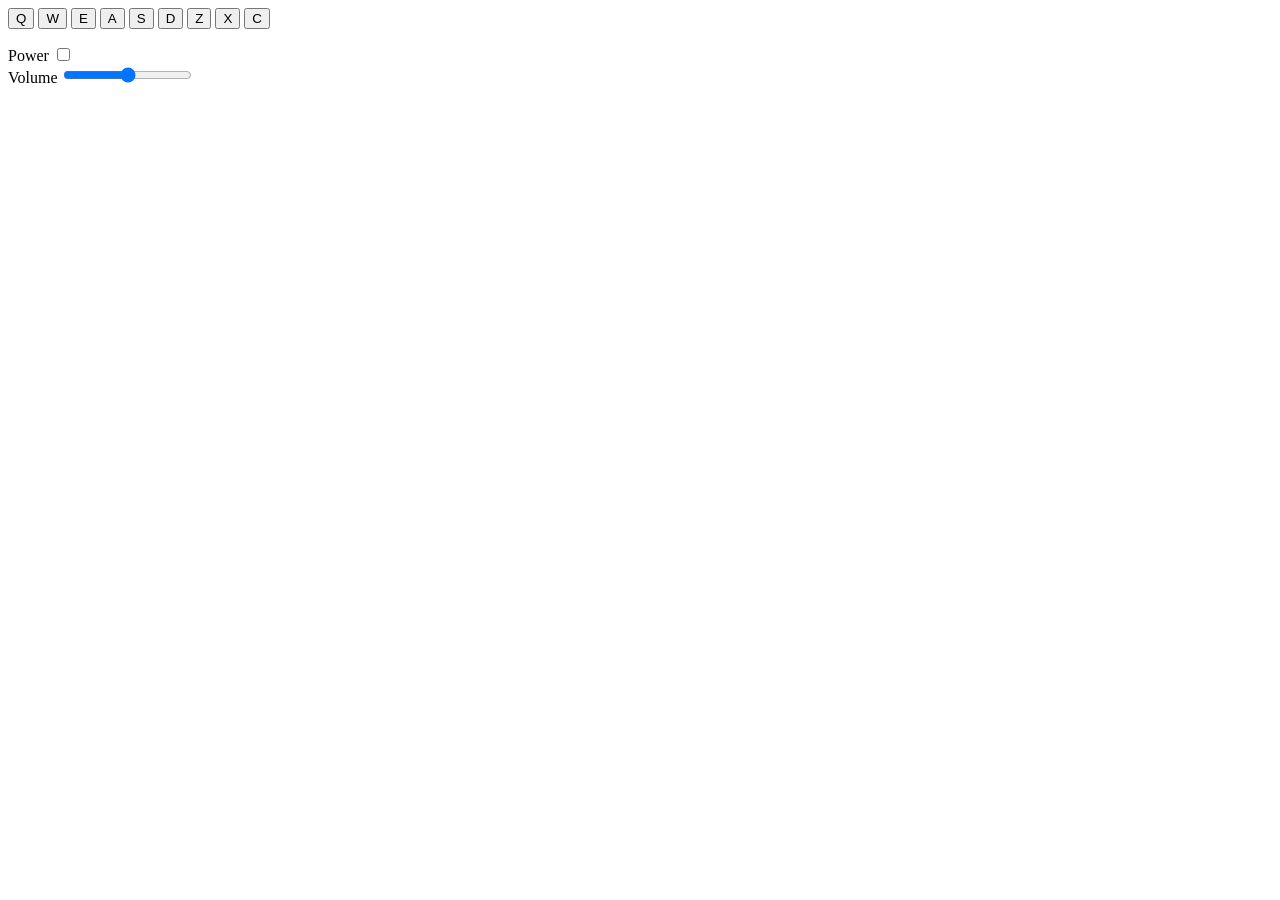
==== freecodecamp/drum-machine-(certification-project)/index.html @ 69e73f75 "Create index.html for drum machine project Initial implementation of the drum machine layout with bu" ====
<!doctype html>
<html lang="en">
  <head>
    <meta charset="utf-8" />
    <title>Drum Machine</title>
    <link rel="stylesheet" href="styles.css">
  </head>
  <body>
    <div id="drum-machine">
      <div id="pad-bank">
        <button class="drum-pad" id="heater-1" type="button">
          Q
          <audio class="clip" id="Q" src="https://cdn.freecodecamp.org/curriculum/drum/Heater-1.mp3"></audio>
        </button>
        <button class="drum-pad" id="heater-2" type="button">
          W
          <audio class="clip" id="W" src="https://cdn.freecodecamp.org/curriculum/drum/Heater-2.mp3"></audio>
        </button>
        <button class="drum-pad" id="heater-3" type="button">
          E
          <audio class="clip" id="E" src="https://cdn.freecodecamp.org/curriculum/drum/Heater-3.mp3"></audio>
        </button>
        <button class="drum-pad" id="heater-4" type="button">
          A
          <audio class="clip" id="A" src="https://cdn.freecodecamp.org/curriculum/drum/Heater-4_1.mp3"></audio>
        </button>
        <button class="drum-pad" id="clap" type="button">
          S
          <audio class="clip" id="S" src="https://cdn.freecodecamp.org/curriculum/drum/Heater-6.mp3"></audio>
        </button>
        <button class="drum-pad" id="open-hh" type="button">
          D
          <audio class="clip" id="D" src="https://cdn.freecodecamp.org/curriculum/drum/Dsc_Oh.mp3"></audio>
        </button>
        <button class="drum-pad" id="kick-n-hat" type="button">
          Z
          <audio class="clip" id="Z" src="https://cdn.freecodecamp.org/curriculum/drum/Kick_n_Hat.mp3"></audio>
        </button>
        <button class="drum-pad" id="kick" type="button">
          X
          <audio class="clip" id="X" src="https://cdn.freecodecamp.org/curriculum/drum/RP4_KICK_1.mp3"></audio>
        </button>
        <button class="drum-pad" id="closed-hh" type="button">
          C
          <audio class="clip" id="C" src="https://cdn.freecodecamp.org/curriculum/drum/Cev_H2.mp3"></audio>
        </button>
      </div>
      <p id="display"></p>
      <div class="power">
        <span>Power</span>
        <label class="switch">
          <input type="checkbox" id="power">
          <span class="slider"><span>
        </label>
      </div>
      <div class="volume-control">
        <span>Volume</span>
        <label for="volume">
          <input id="volume" type="range" min="0" max="100" value="50">
        </label>
      </div>
    </div>
    <script src="script.js"></script>
  </body>
</html>
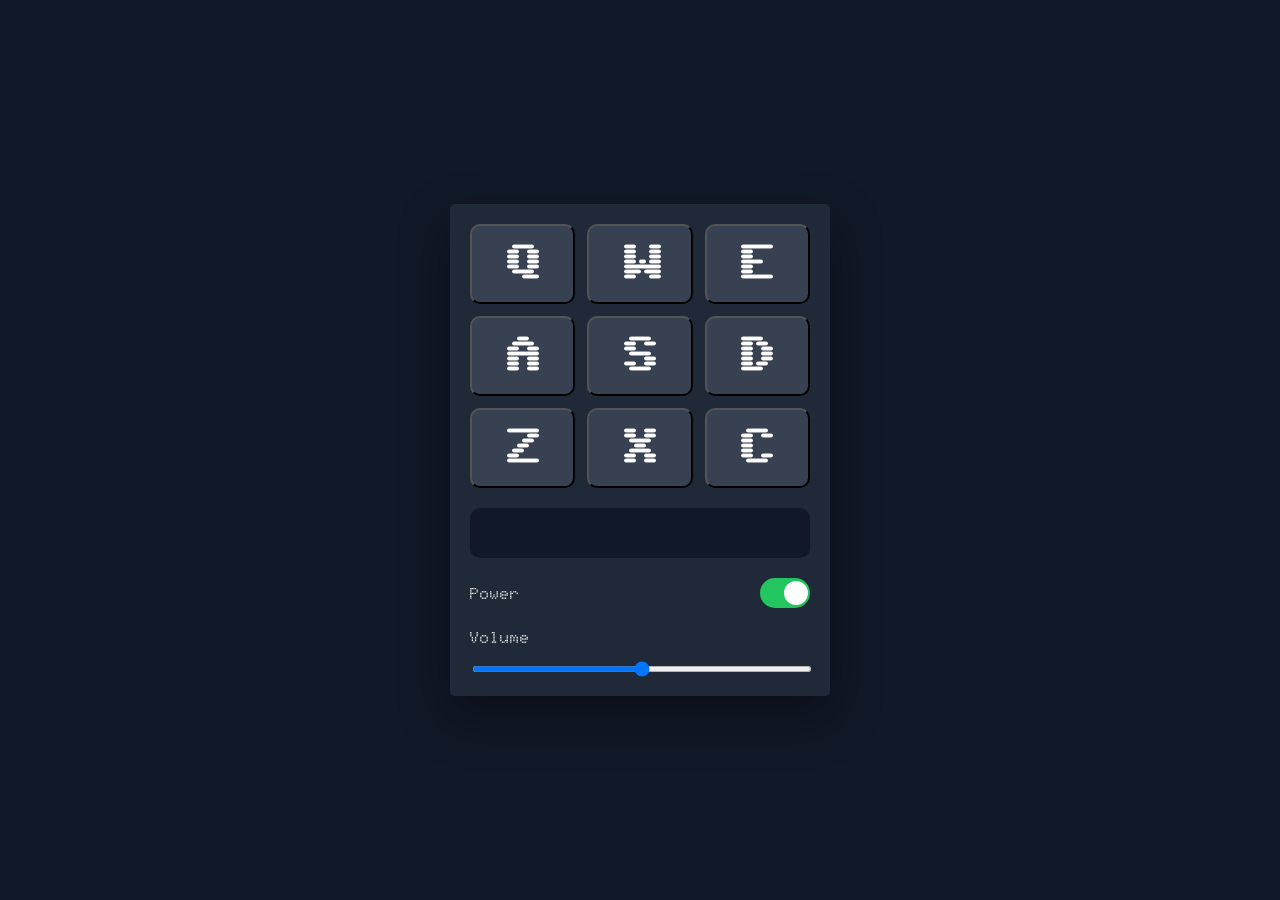
==== commit 9b5bfd9a: "Set power checkbox to checked by default" ====
--- a/freecodecamp/drum-machine-(certification-project)/index.html
+++ b/freecodecamp/drum-machine-(certification-project)/index.html
@@ -49,7 +49,7 @@
       <div class="power">
         <span>Power</span>
         <label class="switch">
-          <input type="checkbox" id="power">
+          <input type="checkbox" id="power" checked>
           <span class="slider"><span>
         </label>
       </div>
--- a/freecodecamp/drum-machine-(certification-project)/styles.css
+++ b/freecodecamp/drum-machine-(certification-project)/styles.css
@@ -0,0 +1,164 @@
+@import url('https://fonts.googleapis.com/css2?family=Adamina&family=Doto:wght@100..900&family=Geist+Pixel&family=Inter+Tight:ital,wght@0,100..900;1,100..900&family=Playfair:ital,opsz,wght@0,5..1200,300..900;1,5..1200,300..900&family=Sixtyfour&display=swap');
+
+* {
+  box-sizing: border-box;
+}
+
+body {
+  margin: 0;
+  min-height: 100vh;
+
+  display: flex;
+  justify-content: center;
+  align-items: center;
+
+  background: #111827;
+  font-family: "Doto";
+}
+
+#drum-machine {
+  width: 380px;
+  padding: 20px;
+
+  background: #1f2937;
+  border-radius: 5px;
+
+  box-shadow: 0 20px 50px rgba(0, 0, 0, 0.4);
+}
+
+#pad-bank {
+  display: grid;
+  grid-template-columns: repeat(3, 1fr);
+  gap: 12px;
+}
+
+.drum-pad {
+  height: 80px;
+  border-radius: 10px;
+
+  background: #374151;
+  color: white;
+  
+  font-family: "Sixtyfour";
+  font-size: 40px;
+  font-weight: bold;
+
+  cursor: pointer;
+  transition: 0.15s;
+}
+
+.drum-pad:hover {
+  background: #4b5563;
+}
+
+.drum-pad:active {
+  background: #f59e0b;
+  transform: scale(0.95);
+}
+
+.drum-pad.active {
+  background: #f59e0b;
+  transform: scale(0.95);
+}
+
+#display {
+  min-height: 50px;
+
+  margin-top: 20px;
+
+  display: flex;
+  justify-content: center;
+  align-items: center;
+
+  background: #111827;
+
+  border-radius: 10px;
+
+  font-weight: bold;
+  font-size: 20px;
+  color: white;
+}
+
+.power {
+  margin-top: 20px;
+
+  display: flex;
+  justify-content: space-between;
+  align-items: center;
+
+  color: white;
+  font-weight: bold;
+}
+
+.switch {
+  position: relative;
+  
+  display: inline-block;
+
+  width: 50px;
+  height: 30px;
+}
+
+.switch input {
+  opacity: 0;
+
+  width: 0;
+  height: 0;
+}
+
+.slider {
+  position: absolute;
+
+  inset: 0;
+
+  background: #4b5563;
+
+  border-radius: 30px;
+
+  cursor: pointer;
+}
+
+.slider::before {
+  content: "";
+
+  position: absolute;
+
+  width: 24px;
+  height: 24px;
+
+  left: 3px;
+  top: 3px;
+
+  background: white;
+
+  border-radius: 50%;
+
+  transition: 0.2s;
+}
+
+.switch input:checked + .slider {
+  background: #22c55e;
+}
+
+.switch input:checked + .slider::before {
+  transform: translateX(21px);
+}
+
+.volume-control {
+  margin-top: 20px;
+
+  display: flex;
+  flex-direction: column;
+
+  gap: 10px;
+
+  color: white;
+  font-weight: bold;
+}
+
+#volume {
+  width: 100%;
+  height: 6px;
+  cursor: pointer;
+}
+
